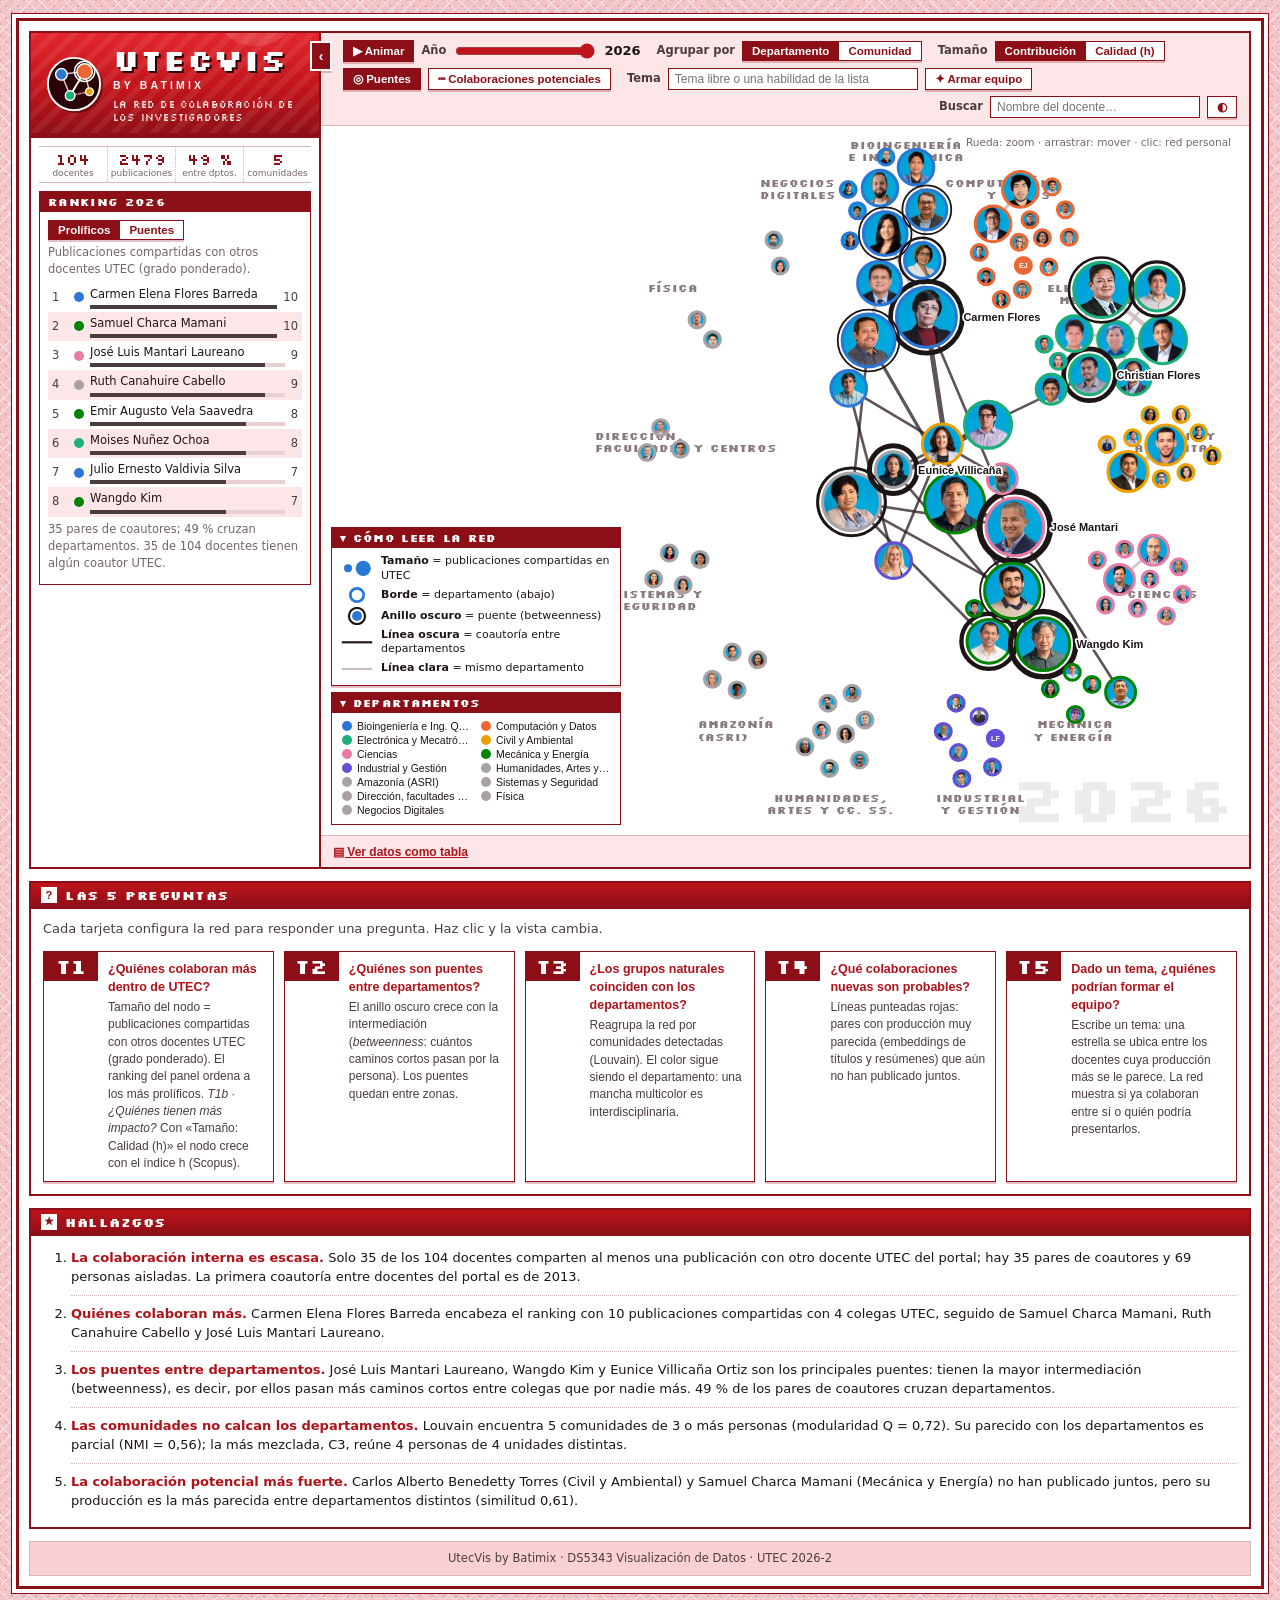
==== docs/index.html @ 4f8e44f2 "Tamaño del nodo: contribución o calidad (índice h), subtarea T1b" ====
<!doctype html>
<html lang="es">
<head>
<meta charset="utf-8">
<meta name="viewport" content="width=device-width, initial-scale=1">
<title>UtecVis by Batimix</title>
<meta name="description" content="Quién colabora con quién en la investigación de UTEC: red de coautoría de 104 docentes e investigadores.">
<link rel="preload" href="static/fonts/silkscreen-400.woff2" as="font" type="font/woff2" crossorigin>
<link rel="stylesheet" href="static/css/style.css?v=1793108988">
<script>
  // Tema guardado (si lo hay) antes de pintar, para evitar parpadeo
  try { const t = localStorage.getItem("utecvis-tema"); if (t) document.documentElement.dataset.theme = t; } catch (e) {}
</script>
</head>
<body>
<div class="frame">

  <!-- ============ APP: barra lateral (marca, cifras, detalle) + la red ============ -->
  <div class="app" id="app">
    <aside class="sidebar" id="sidebar" aria-label="Resumen y detalle">
      <header class="brand">
        <svg viewBox="0 0 120 120" class="brand-logo" aria-hidden="true">
        <circle cx="60" cy="60" r="54" class="ml-ring"/>
        <line x1="34" y1="40" x2="82" y2="34" class="ml-edge"/><line x1="34" y1="40" x2="52" y2="84" class="ml-edge"/>
        <line x1="82" y1="34" x2="52" y2="84" class="ml-edge ml-cross"/><line x1="82" y1="34" x2="92" y2="76" class="ml-edge"/>
        <line x1="52" y1="84" x2="92" y2="76" class="ml-pot"/>
        <circle cx="34" cy="40" r="12" class="ml-n1"/><circle cx="82" cy="34" r="16" class="ml-n2"/>
        <circle cx="82" cy="34" r="21" class="ml-bridge"/>
        <circle cx="52" cy="84" r="10" class="ml-n3"/><circle cx="92" cy="76" r="8" class="ml-n4"/>
      </svg>
        <div class="brand-txt">
          <h1 class="px">UtecVis</h1>
          <p class="brand-by">by Batimix</p>
          <p class="brand-tag px">La red de colaboración de los investigadores</p>
        </div>
      </header>
      <dl class="stats kpis" id="stats" aria-label="La red en cifras" aria-live="polite">
        <div><dt>docentes</dt><dd id="st-docentes">—</dd></div>
        <div><dt>publicaciones</dt><dd id="st-pubs">—</dd></div>
        <div title="Coautorías entre departamentos"><dt>entre dptos.</dt><dd id="st-cross">—</dd></div>
        <div><dt>comunidades</dt><dd id="st-comm">—</dd></div>
      </dl>
      <div class="side" id="side" aria-label="Panel de detalle"></div>
    </aside>
    <button class="side-toggle" id="sideToggle" type="button" aria-controls="sidebar" aria-expanded="true" title="Ocultar el panel">‹</button>

    <main class="stage" id="red" aria-labelledby="red-h">
      <h2 class="sr-only" id="red-h">La red de coautoría</h2>
    <div class="controls" role="toolbar" aria-label="Controles de la red">
      <div class="ctl">
        <button class="btn btn-dark" id="playBtn" type="button" aria-pressed="false">▶ Animar</button>
        <label for="yearRange" class="ctl-lbl">Año</label>
        <input type="range" id="yearRange" min="2012" max="2026" step="1" value="2026" aria-valuetext="2026">
        <output id="yearOut" for="yearRange" class="num">2026</output>
      </div>
      <div class="ctl" role="group" aria-label="Agrupar por">
        <span class="ctl-lbl">Agrupar por</span>
        <span class="seg">
          <button type="button" data-group="dept" aria-pressed="true">Departamento</button><button type="button" data-group="comm" aria-pressed="false">Comunidad</button>
        </span>
      </div>
      <div class="ctl" role="group" aria-label="Tamaño del nodo">
        <span class="ctl-lbl">Tamaño</span>
        <span class="seg">
          <button type="button" data-size="wdeg" aria-pressed="true">Contribución</button><button type="button" data-size="h" aria-pressed="false">Calidad (h)</button>
        </span>
      </div>
      <div class="ctl">
        <button class="btn toggle" id="ringBtn" type="button" aria-pressed="true">◎ Puentes</button>
        <button class="btn toggle" id="potBtn" type="button" aria-pressed="false">┅ Colaboraciones potenciales</button>
      </div>
      <div class="ctl" id="potCtl" hidden>
        <label for="thrRange" class="ctl-lbl">Umbral de similitud</label>
        <input type="range" id="thrRange" min="0.40" max="0.80" step="0.01" value="0.50">
        <output id="thrOut" for="thrRange" class="num">0.50</output>
        <label class="chk"><input type="checkbox" id="crossOnly" checked> Solo entre departamentos</label>
      </div>
      <form class="ctl ctl-tema" id="temaForm" role="search" onsubmit="return false">
        <label for="temaInput" class="ctl-lbl">Tema</label>
        <input type="search" id="temaInput" list="habilidades" placeholder="Tema libre o una habilidad de la lista" autocomplete="off" maxlength="300">
        <datalist id="habilidades"><option value="Visualización de datos"><option value="Machine learning"><option value="Deep learning"><option value="Grafos y redes"><option value="Procesamiento de lenguaje"><option value="Visión por computadora"><option value="Señales biomédicas"><option value="Estadística"><option value="Series de tiempo"><option value="Optimización"><option value="Elementos finitos"><option value="Mecánica de fluidos (CFD)"><option value="Ensayos de materiales"><option value="Robótica y control"><option value="Sistemas embebidos e IoT"><option value="Teledetección y SIG"><option value="Hidrología"><option value="Clima"><option value="Bioinformática"><option value="Química y procesos"><option value="Energía"><option value="Ingeniería estructural"><option value="Biomecánica"><option value="Investigación social"><option value="Economía"><option value="Educación en ingeniería"></datalist>
        <button class="btn" id="temaBtn" type="submit">✦ Armar equipo</button>
        <button class="btn" id="temaClear" type="button" hidden>✕ Limpiar</button>
      </form>
      <div class="ctl ctl-search">
        <label for="search" class="ctl-lbl">Buscar</label>
        <input type="search" id="search" list="names" placeholder="Nombre del docente…" autocomplete="off">
        <datalist id="names"></datalist>
        <button class="btn" id="themeBtn" type="button" aria-label="Cambiar entre tema claro y oscuro" title="Claro / oscuro">◐</button>
      </div>
    </div>

      <div class="chart" id="chart">
        <svg id="svg" role="img" aria-labelledby="svg-title svg-desc">
          <title id="svg-title">Red de coautoría de los docentes de UTEC</title>
          <desc id="svg-desc">Cada círculo es un docente; las líneas unen a quienes han publicado juntos. Usa el enlace «Ver datos como tabla» para una versión textual.</desc>
        </svg>
        <div class="yearmark num" id="yearMark" aria-hidden="true">2026</div>
        <div class="legend" id="legend" aria-label="Leyenda: cómo leer la red y departamentos"></div>
        <div class="zoomhint" aria-hidden="true">Rueda: zoom · arrastrar: mover · clic: red personal</div>
        <div class="tip" id="tip" role="tooltip"></div>
      </div>
      <p class="tablelink"><button class="linkbtn" id="tableBtn" type="button" aria-expanded="false" aria-controls="tablaWrap">▤ Ver datos como tabla</button></p>
      <div id="tablaWrap" class="tablawrap" hidden></div>
    </main>
  </div>

  <!-- ============ LAS 4 PREGUNTAS ============ -->
  <section class="box" id="preguntas" aria-labelledby="preg-h">
    <h2 class="boxhd" id="preg-h"><span class="ico" aria-hidden="true">?</span> Las 5 preguntas</h2>
    <p class="boxintro">Cada tarjeta configura la red para responder una pregunta. Haz clic y la vista cambia.</p>
    <div class="cards">
      <button class="card" type="button" data-task="t1">
        <span class="card-tag px">T1</span>
        <span class="card-body"><b>¿Quiénes colaboran más dentro de UTEC?</b>
          Tamaño del nodo = publicaciones compartidas con otros docentes UTEC (grado ponderado). El ranking del panel ordena a los más prolíficos.
          <i>T1b · ¿Quiénes tienen más impacto?</i> Con «Tamaño: Calidad (h)» el nodo crece con el índice h (Scopus).</span>
      </button>
      <button class="card" type="button" data-task="t2">
        <span class="card-tag px">T2</span>
        <span class="card-body"><b>¿Quiénes son puentes entre departamentos?</b>
          El anillo oscuro crece con la intermediación (<i>betweenness</i>: cuántos caminos cortos pasan por la persona). Los puentes quedan entre zonas.</span>
      </button>
      <button class="card" type="button" data-task="t3">
        <span class="card-tag px">T3</span>
        <span class="card-body"><b>¿Los grupos naturales coinciden con los departamentos?</b>
          Reagrupa la red por comunidades detectadas (Louvain). El color sigue siendo el departamento: una mancha multicolor es interdisciplinaria.</span>
      </button>
      <button class="card" type="button" data-task="t4">
        <span class="card-tag px">T4</span>
        <span class="card-body"><b>¿Qué colaboraciones nuevas son probables?</b>
          Líneas punteadas rojas: pares con producción muy parecida (embeddings de títulos y resúmenes) que aún no han publicado juntos.</span>
      </button>
      <button class="card" type="button" data-task="t5">
        <span class="card-tag px">T5</span>
        <span class="card-body"><b>Dado un tema, ¿quiénes podrían formar el equipo?</b>
          Escribe un tema: una estrella se ubica entre los docentes cuya producción más se le parece. La red muestra si ya colaboran entre sí o quién podría presentarlos.</span>
      </button>
    </div>
  </section>

  <!-- ============ HALLAZGOS ============ -->
  <section class="box" id="hallazgos" aria-labelledby="hall-h">
    <h2 class="boxhd" id="hall-h"><span class="ico" aria-hidden="true">★</span> Hallazgos</h2>
    <ol class="findings" id="findings"></ol>
  </section>

  <footer class="foot">UtecVis by Batimix · DS5343 Visualización de Datos · UTEC 2026-2</footer>
</div>

<script src="static/vendor/d3.v7.9.0.min.js?v=1793027754"></script>
<script>window.UV = { base: "static/", api: "https://jgurbillon-utecviz-t5.hf.space/api/tema" };</script>
<script src="static/js/network.js?v=1793109903"></script>
<script src="static/js/panel.js?v=1793109904"></script>
<script src="static/js/main.js?v=1793109903"></script>
</body>
</html>
---- docs/static/css/style.css ----
/* UtecVis by Batimix
   Estética inspirada en los portales de diseño web de principios de los 2000 (referencia_estetica/):
   fondo con trama, marco blanco, barras de título granate con tipografía pixelada y botones con borde.
   Las codificaciones de la red (paleta de departamentos, tintas, rojo de "potencial") mandan sobre lo decorativo. */

@font-face {
  font-family: "Silkscreen"; font-style: normal; font-weight: 400; font-display: swap;
  src: url("../fonts/silkscreen-400.woff2") format("woff2");
}
@font-face {
  font-family: "Silkscreen"; font-style: normal; font-weight: 700; font-display: swap;
  src: url("../fonts/silkscreen-700.woff2") format("woff2");
}

:root {
  /* página y marco */
  --page: #f2c4c8; --page-dot: #e7a3aa; --page-line: #f8dfe1;
  --frame: #ffffff; --frame-edge: #8c0f17;
  /* decorativos (solo cromo, nunca datos) */
  --maroon: #8c0f17; --red: #c0141b; --red-hi: #e3262d; --pink: #fde6e8; --pink-2: #f7a8ae; --pink-3: #fbd0d4;
  --on-maroon: #ffffff;
  /* tintas */
  --ink: #1d1416; --ink2: #4b3c3e; --muted: #75656a; --link: #b0121a;
  --line: #e9cfd2; --line-2: #d8b6ba;
  /* lienzo de la red */
  --canvas: #ffffff; --edge-in: #cbbfc1; --edge-cross: #2a1d20; --ring: #1d1416;
  --hull: #f6ecee; --hull-edge: #e6d3d6; --zone-label: #8a7b7f; --halo: #ffffff;
  --potential: #e34948; --tema: #1d1416;
  /* departamentos (paleta validada; el rojo se reserva para "potencial") */
  --c0: #a9a2a4;
  --c1: #2a78d6; --c2: #eb6834; --c3: #1baf7a; --c4: #eda100; --c5: #e87ba4; --c6: #008300; --c7: #6250d6;
  --shadow: 0 2px 0 rgba(140, 15, 23, .25);
  color-scheme: light;
}
@media (prefers-color-scheme: dark) {
  :root:not([data-theme="light"]) {
    --page: #1b0d10; --page-dot: #2c1418; --page-line: #22100f;
    --frame: #140a0c; --frame-edge: #7a1219;
    --maroon: #6e0c13; --red: #9e1118; --red-hi: #c41c24; --pink: #241417; --pink-2: #5b1c22; --pink-3: #33191d;
    --on-maroon: #fff4f4;
    --ink: #f4e9ea; --ink2: #d3c2c5; --muted: #ad979b; --link: #ff8a8f;
    --line: #3a2327; --line-2: #4d2f34;
    --canvas: #1e1416; --edge-in: #54403f; --edge-cross: #efe2e3; --ring: #f4e9ea;
    --hull: #2a1b1e; --hull-edge: #3e2a2e; --zone-label: #a8949a; --halo: #1e1416;
    --potential: #ff6b6b; --tema: #f4e9ea;
    --c0: #6d6467;
    --c1: #3987e5; --c2: #d95926; --c3: #199e70; --c4: #c98500; --c5: #d55181; --c6: #008300; --c7: #9085e9;
    --shadow: 0 2px 0 rgba(0, 0, 0, .5);
    color-scheme: dark;
  }
}
:root[data-theme="dark"] {
  --page: #1b0d10; --page-dot: #2c1418; --page-line: #22100f;
  --frame: #140a0c; --frame-edge: #7a1219;
  --maroon: #6e0c13; --red: #9e1118; --red-hi: #c41c24; --pink: #241417; --pink-2: #5b1c22; --pink-3: #33191d;
  --on-maroon: #fff4f4;
  --ink: #f4e9ea; --ink2: #d3c2c5; --muted: #ad979b; --link: #ff8a8f;
  --line: #3a2327; --line-2: #4d2f34;
  --canvas: #1e1416; --edge-in: #54403f; --edge-cross: #efe2e3; --ring: #f4e9ea;
  --hull: #2a1b1e; --hull-edge: #3e2a2e; --zone-label: #a8949a; --halo: #1e1416;
  --potential: #ff6b6b; --tema: #f4e9ea;
  --c0: #6d6467;
  --c1: #3987e5; --c2: #d95926; --c3: #199e70; --c4: #c98500; --c5: #d55181; --c6: #008300; --c7: #9085e9;
  --shadow: 0 2px 0 rgba(0, 0, 0, .5);
  color-scheme: dark;
}

* { box-sizing: border-box; }
[hidden] { display: none !important; }
html { scroll-behavior: smooth; }
body {
  margin: 0; color: var(--ink);
  font: 13px/1.5 Verdana, Tahoma, "DejaVu Sans", sans-serif;
  background-color: var(--page);
  /* trama de rombos */
  background-image:
    radial-gradient(var(--page-dot) 1.2px, transparent 1.6px),
    radial-gradient(var(--page-dot) 1.2px, transparent 1.6px),
    repeating-linear-gradient(45deg, var(--page-line) 0 1px, transparent 1px 9px),
    repeating-linear-gradient(-45deg, var(--page-line) 0 1px, transparent 1px 9px);
  background-size: 12px 12px, 12px 12px, auto, auto;
  background-position: 0 0, 6px 6px, 0 0, 0 0;
  padding: 18px 16px 28px;
}
a { color: var(--link); }
a:hover { color: var(--red-hi); }
.px { font-family: "Silkscreen", "Courier New", monospace; letter-spacing: .02em; }
.num { font-variant-numeric: tabular-nums; }
:focus-visible { outline: 2px dashed var(--red-hi); outline-offset: 2px; }

.frame {
  max-width: 1440px; margin: 0 auto; background: var(--frame);
  border: 3px solid var(--frame-edge); box-shadow: 0 0 0 4px var(--frame), 0 0 0 5px var(--frame-edge);
  padding: 10px;
}

/* ---------- app: barra lateral + escenario de la red ---------- */
.app {
  --side-w: 290px;
  position: relative; display: grid; grid-template-columns: var(--side-w) minmax(0, 1fr);
  height: calc(100vh - 62px); min-height: 640px; margin-bottom: 12px;
  border: 2px solid var(--maroon); background: var(--frame); transition: grid-template-columns .25s ease;
}
.app.colapsada { grid-template-columns: 0 minmax(0, 1fr); }
.sidebar {
  display: flex; flex-direction: column; min-width: 0; min-height: 0; overflow: auto;
  border-right: 2px solid var(--maroon); background: var(--frame);
}
.app.colapsada .sidebar { visibility: hidden; border-right: 0; }
.side-toggle {
  position: absolute; z-index: 6; top: 8px; left: var(--side-w); transform: translateX(-50%); transition: left .25s ease;
  width: 22px; height: 30px; padding: 0; font: 700 14px/1 Verdana, sans-serif; cursor: pointer;
  color: var(--on-maroon); background: var(--maroon); border: 2px solid var(--frame); box-shadow: var(--shadow);
}
.side-toggle:hover { background: var(--red-hi); }
.app.colapsada .side-toggle { left: 12px; }
.app.colapsada .controls { padding-left: 34px; }
.sr-only { position: absolute; width: 1px; height: 1px; overflow: hidden; clip: rect(0 0 0 0); white-space: nowrap; }

/* marca: la franja roja de la estética, ahora en la barra lateral */
.brand {
  position: relative; display: flex; align-items: center; gap: 10px; padding: 12px 14px 14px; color: var(--on-maroon);
  background:
    radial-gradient(circle at 12% 130%, rgba(255,255,255,.18) 0 30px, transparent 31px),
    radial-gradient(circle at 78% -30%, rgba(255,255,255,.12) 0 44px, transparent 45px),
    repeating-linear-gradient(135deg, rgba(255,255,255,.07) 0 6px, transparent 6px 14px),
    linear-gradient(180deg, var(--red-hi), var(--red) 55%, var(--maroon));
}
.brand::after { content: ""; position: absolute; left: 0; right: 0; bottom: 0; height: 5px; background: var(--maroon); }
.brand-logo { width: 58px; height: 58px; flex: none; display: block; filter: drop-shadow(2px 2px 0 rgba(0,0,0,.35)); }
.ml-ring { fill: #2a0306; stroke: #fff; stroke-width: 4; }
.ml-edge { stroke: #e9c5c8; stroke-width: 3; stroke-linecap: round; }
.ml-cross { stroke: #fff; stroke-width: 4; }
.ml-pot { stroke: #ff8a8f; stroke-width: 3; stroke-dasharray: 5 4; stroke-linecap: round; }
.ml-n1 { fill: #2a78d6; stroke: #fff; stroke-width: 3; } .ml-n2 { fill: #eb6834; stroke: #fff; stroke-width: 3; }
.ml-n3 { fill: #1baf7a; stroke: #fff; stroke-width: 3; } .ml-n4 { fill: #eda100; stroke: #fff; stroke-width: 3; }
.ml-bridge { fill: none; stroke: #fff; stroke-width: 3; }
.brand h1 { margin: 0; font-size: 30px; line-height: 1; font-weight: 700; text-shadow: 2px 2px 0 #2a0306; }
.brand-by { margin: 4px 0 0; font: 700 10.5px Verdana, sans-serif; letter-spacing: .3em; text-transform: uppercase; opacity: .95; }
.brand-tag { margin: 7px 0 0; font-size: 9.5px; line-height: 1.35; opacity: .9; }

/* cifras: una fila discreta bajo la frase, números en la letra pixelada de la marca (16 px: su tamaño nítido) */
.kpis { display: grid; grid-template-columns: repeat(4, 1fr); margin: 8px 8px; border-top: 1px solid var(--line-2); border-bottom: 1px solid var(--line-2); }
.stats div { display: flex; flex-direction: column-reverse; align-items: center; padding: 4px 2px 3px; text-align: center; }
.stats div + div { border-left: 1px dotted var(--line-2); }
.stats dt { font-size: 9px; line-height: 1.2; color: var(--muted); }
.stats dd { margin: 0; font: 400 16px/1.1 "Silkscreen", "Courier New", monospace; color: var(--maroon); }
:root[data-theme="dark"] .stats dd { color: var(--link); }
@media (prefers-color-scheme: dark) { :root:not([data-theme="light"]) .stats dd { color: var(--link); } }

/* escenario: controles arriba, la red ocupa el resto */
.stage { display: grid; grid-template-rows: auto minmax(0, 1fr) auto; min-width: 0; min-height: 0; }

/* ---------- cajas con barra de título ---------- */
.box { border: 2px solid var(--maroon); margin: 0 0 12px; background: var(--frame); }
.boxhd {
  margin: 0; padding: 4px 10px; font: 700 13px "Silkscreen", "Courier New", monospace; letter-spacing: .04em;
  text-transform: uppercase; color: var(--on-maroon);
  background: linear-gradient(180deg, var(--red), var(--maroon)); border-bottom: 2px solid var(--maroon);
  display: flex; align-items: center; gap: 8px;
}
.ico { display: inline-grid; place-items: center; width: 16px; height: 16px; background: var(--on-maroon); color: var(--maroon); font: 700 11px Verdana, sans-serif; }
.boxintro { margin: 10px 12px 0; color: var(--ink2); }

/* ---------- controles ---------- */
.controls {
  display: flex; flex-wrap: wrap; align-items: center; gap: 6px 16px; padding: 7px 12px 7px 22px;
  background: var(--pink); border-bottom: 1px solid var(--line-2);
}
.ctl { display: flex; align-items: center; gap: 7px; flex-wrap: wrap; }
.ctl-lbl { font-size: 11.5px; font-weight: 700; color: var(--ink2); }
.ctl-search { margin-left: auto; }
.ctl output { min-width: 34px; font-weight: 700; }
input[type="range"] { width: 140px; accent-color: var(--red); }
input[type="search"] {
  font: 12px Verdana, sans-serif; padding: 3px 6px; width: 210px; color: var(--ink);
  background: var(--frame); border: 1px solid var(--maroon);
}
.btn, .seg button, .linkbtn.btnlike {
  font: 700 11.5px Verdana, sans-serif; padding: 3px 9px; cursor: pointer; color: var(--maroon);
  background: var(--frame); border: 1px solid var(--maroon); box-shadow: var(--shadow);
}
:root[data-theme="dark"] .btn, :root[data-theme="dark"] .seg button { color: var(--ink); }
@media (prefers-color-scheme: dark) { :root:not([data-theme="light"]) .btn, :root:not([data-theme="light"]) .seg button { color: var(--ink); } }
.btn:hover, .seg button:hover { background: var(--pink-3); }
.btn[aria-pressed="true"], .seg button[aria-pressed="true"] { background: var(--maroon); color: var(--on-maroon); }
.btn-dark { background: var(--maroon); color: var(--on-maroon); }
.btn-dark:hover { background: var(--red-hi); }
.seg { display: inline-flex; }
.seg button + button { border-left: 0; }
.chk { display: inline-flex; align-items: center; gap: 4px; font-size: 12px; color: var(--ink2); }
.chk input { accent-color: var(--red); }

/* ---------- visualización ---------- */
.chart { position: relative; background: var(--canvas); min-height: 0; overflow: hidden; }
.chart svg { width: 100%; height: 100%; display: block; cursor: grab; touch-action: none; }
.chart svg:active { cursor: grabbing; }
.yearmark {
  position: absolute; right: 14px; bottom: 6px; font: 700 64px/1 "Silkscreen", monospace; color: var(--ink);
  opacity: .08; pointer-events: none;
}
.zoomhint {
  position: absolute; right: 12px; top: 8px; z-index: 3; padding: 1px 6px; font-size: 10.5px; color: var(--muted); pointer-events: none;
  background: color-mix(in srgb, var(--canvas) 85%, transparent);
}
.legend {
  position: absolute; left: 10px; bottom: 10px; z-index: 3; width: 290px; max-width: calc(100% - 20px); max-height: calc(100% - 20px);
  overflow: auto; display: flex; flex-direction: column; gap: 6px; font-size: 11px;
}
.legend .lg-box { background: color-mix(in srgb, var(--canvas) 92%, transparent); border: 1px solid var(--maroon); box-shadow: var(--shadow); }
.legend .lg-title {
  display: flex; align-items: center; gap: 6px; width: 100%; padding: 3px 8px; border: 0; cursor: pointer; text-align: left;
  font: 700 10.5px "Silkscreen", monospace; letter-spacing: .03em; text-transform: uppercase; color: var(--on-maroon); background: var(--maroon);
}
.legend .lg-body { padding: 6px 8px 7px; }
.legend .enc { grid-template-columns: 34px 1fr; gap: 3px 7px; font-size: 11px; color: var(--ink); }
.legend .enc span { line-height: 1.3; }
.legend .lg-deps { display: grid; grid-template-columns: 1fr 1fr; gap: 0 6px; }
.legend .lg-deps button {
  display: flex; align-items: center; gap: 5px; width: 100%; min-width: 0; padding: 1px 2px; border: 0; background: none;
  font: 10.5px Verdana, sans-serif; color: var(--ink); text-align: left; cursor: pointer;
}
.legend .lg-deps button span.nm { overflow: hidden; text-overflow: ellipsis; white-space: nowrap; }
.legend .lg-deps button[aria-pressed="false"] { opacity: .35; text-decoration: line-through; }
.legend .lg-deps button:hover { background: var(--pink); }
.legend:not(:has(.lg-title[aria-expanded="true"])) { width: auto; }
.dot { width: 10px; height: 10px; border-radius: 50%; flex: none; display: inline-block; }

.tip {
  position: absolute; z-index: 5; pointer-events: none; max-width: 270px; padding: 0; opacity: 0;
  background: var(--frame); border: 2px solid var(--maroon); box-shadow: 3px 3px 0 rgba(0,0,0,.18);
  font-size: 11.5px; transition: opacity .12s;
}
.tip .tip-hd { background: var(--maroon); color: var(--on-maroon); padding: 3px 7px; font-weight: 700; }
.tip .tip-bd { padding: 5px 7px; color: var(--ink); }
.tip .k { color: var(--muted); }
.tip .tag { display: inline-block; padding: 0 4px; margin-left: 4px; background: var(--ink); color: var(--canvas); font-size: 10px; font-weight: 700; }

/* SVG */
.node { cursor: pointer; }
.node .ini { font: 700 9px Verdana, sans-serif; fill: #fff; text-anchor: middle; dominant-baseline: central; pointer-events: none; }
.lbl { font: 700 11px Verdana, sans-serif; fill: var(--ink); paint-order: stroke; stroke: var(--halo); stroke-width: 3.5px; stroke-linejoin: round; pointer-events: none; }
.zonelbl { font: 700 10.5px "Silkscreen", "Courier New", monospace; fill: var(--zone-label); text-anchor: middle; pointer-events: none; paint-order: stroke; stroke: var(--canvas); stroke-width: 4px; }
.commlbl { font: 700 14px "Silkscreen", monospace; fill: var(--ink2); text-anchor: middle; pointer-events: none; paint-order: stroke; stroke: var(--canvas); stroke-width: 4px; }
.hull path { fill: var(--hull); stroke: var(--hull-edge); stroke-width: 2; stroke-linejoin: round; }

/* ---------- panel lateral ---------- */
.side { background: var(--frame); padding: 0 8px 8px; }
.pbox { border: 1px solid var(--maroon); margin-bottom: 10px; }
.pbox > h3 {
  margin: 0; padding: 3px 8px; font: 700 11px "Silkscreen", monospace; letter-spacing: .03em; text-transform: uppercase;
  color: var(--on-maroon); background: var(--maroon); display: flex; align-items: center; justify-content: space-between; gap: 6px;
}
.pbox > .pb { padding: 8px; }
.pbox .mini-btn { font: 700 10px Verdana, sans-serif; padding: 1px 6px; background: var(--on-maroon); color: var(--maroon); border: 1px solid var(--on-maroon); cursor: pointer; }
.pbox h4 { margin: 10px 0 4px; font: 700 11px Verdana, sans-serif; color: var(--maroon); text-transform: uppercase; letter-spacing: .03em; }
:root[data-theme="dark"] .pbox h4 { color: var(--link); }
@media (prefers-color-scheme: dark) { :root:not([data-theme="light"]) .pbox h4 { color: var(--link); } }
.hint { font-size: 11.5px; color: var(--muted); margin: 4px 0; }
.ficha-hd { display: flex; gap: 10px; align-items: center; }
.avatar { width: 56px; height: 56px; border-radius: 50%; flex: none; object-fit: cover; border: 3px solid var(--c0); display: grid; place-items: center; font-weight: 700; color: #fff; }
.ficha-hd b { font-size: 13.5px; }
.kv { display: grid; grid-template-columns: repeat(3, 1fr); gap: 4px; margin-top: 8px; }
.kv div { background: var(--pink); border: 1px solid var(--line); padding: 4px 5px; }
.kv b { display: block; font-size: 15px; font-variant-numeric: tabular-nums; }
.kv span { font-size: 10px; color: var(--muted); line-height: 1.2; display: block; }
.chips { display: flex; flex-wrap: wrap; gap: 3px; }
.chip { font-size: 10.5px; padding: 1px 6px; border: 1px solid var(--line-2); background: var(--frame); color: var(--ink2); }
.coauthors { list-style: none; margin: 0; padding: 0; }
.coauthors li { border-bottom: 1px dotted var(--line-2); padding: 3px 0; }
.coauthors details summary { cursor: pointer; display: flex; align-items: center; gap: 6px; list-style: none; }
.coauthors details summary::-webkit-details-marker { display: none; }
.coauthors details summary::before { content: "▸"; color: var(--muted); font-size: 10px; }
.coauthors details[open] summary::before { content: "▾"; }
.coauthors summary > span:nth-child(2), .coauthors button > span:nth-child(2) { flex: 1; min-width: 0; }
.coauthors .xd { font-weight: 700; }
.coauthors .xd::after { content: "↔"; margin-left: 4px; font: 700 10px Verdana, sans-serif; padding: 0 3px; background: var(--ink); color: var(--canvas); }
.coauthors .n { margin-left: auto; color: var(--ink2); font-variant-numeric: tabular-nums; white-space: nowrap; }
.coauthors ol { margin: 4px 0 2px 18px; padding: 0; font-size: 11px; }
.coauthors .porque { margin: 1px 0 2px 16px; }
.coauthors .porque summary { font-size: 11px; color: var(--muted); }
.pubpar { margin: 3px 0 2px; padding: 0 0 0 14px; font-size: 11px; line-height: 1.35; }
.pubpar li { margin: 0 0 3px; border: 0; padding: 0; }
.tip .pubpar { padding-left: 12px; font-size: 11px; }
.links { display: flex; flex-wrap: wrap; gap: 6px; margin-top: 8px; }
.links a { font-size: 11px; font-weight: 700; }

ol.rank { list-style: none; margin: 0; padding: 0; }
ol.rank li { display: grid; grid-template-columns: 16px 10px 1fr auto; gap: 6px; align-items: center; padding: 3px 4px; cursor: pointer; font-size: 11.5px; }
ol.rank li:nth-child(even) { background: var(--pink); }
ol.rank li:hover, ol.rank li.sel, ol.rank li:focus-visible { background: var(--pink-3); }
ol.rank .bar { height: 4px; background: var(--line); margin-top: 2px; }
ol.rank .bar > i { display: block; height: 100%; background: var(--ink2); }
ol.rank .n { color: var(--ink2); font-variant-numeric: tabular-nums; }
.pairs li { grid-template-columns: 16px 1fr auto !important; }
/* NMI / Q / ARI: mismo estilo que las cifras de la barra (letra pixelada a 16 px, etiqueta chica debajo) */
.scores { display: grid; grid-template-columns: repeat(3, 1fr); border-top: 1px solid var(--line-2); border-bottom: 1px solid var(--line-2); }
.scores > div { padding: 4px 3px 3px; text-align: center; }
.scores > div + div { border-left: 1px dotted var(--line-2); }
.scores .hint { margin: 2px 0 0; font-size: 9px; line-height: 1.25; }
.score { font: 400 16px/1.1 "Silkscreen", "Courier New", monospace; color: var(--maroon); }
:root[data-theme="dark"] .score { color: var(--link); }
@media (prefers-color-scheme: dark) { :root:not([data-theme="light"]) .score { color: var(--link); } }
table.mini { width: 100%; border-collapse: collapse; font-size: 11px; margin-top: 6px; }
table.mini th, table.mini td { text-align: left; padding: 3px; border-bottom: 1px solid var(--line); vertical-align: top; }
table.mini th { color: var(--muted); font-weight: 700; }
table.mini .num { text-align: right; white-space: nowrap; }
/* Comunidades: un departamento por línea (los nombres largos no empujan la columna de pureza) */
table.mini .dep { display: flex; gap: 5px; align-items: baseline; }
table.mini .dep + .dep { margin-top: 2px; }
.enc { display: grid; grid-template-columns: 38px 1fr; gap: 6px 8px; align-items: center; font-size: 11.5px; color: var(--ink2); }
.enc svg { display: block; }
.selrow { display: flex; gap: 6px; align-items: center; margin-bottom: 6px; font-size: 11px; color: var(--ink2); }
.selrow select { font: 11px Verdana, sans-serif; background: var(--frame); color: var(--ink); border: 1px solid var(--maroon); }

/* ---------- tabla ---------- */
.tablelink { margin: 0; padding: 6px 12px; background: var(--pink); border-top: 1px solid var(--line-2); }
.linkbtn { background: none; border: 0; padding: 0; font: 700 12px Verdana, sans-serif; color: var(--link); cursor: pointer; text-decoration: underline; }
.tablawrap { max-height: 420px; overflow: auto; padding: 0 12px 12px; }
table.datos { width: 100%; border-collapse: collapse; font-size: 11.5px; }
table.datos caption { text-align: left; padding: 8px 0; color: var(--ink2); }
table.datos th { position: sticky; top: 0; background: var(--maroon); color: var(--on-maroon); text-align: left; padding: 4px 6px; font-weight: 700; }
table.datos td { padding: 3px 6px; border-bottom: 1px solid var(--line); }
table.datos tr:nth-child(even) td { background: var(--pink); }
table.datos td.r, table.datos th.r { text-align: right; font-variant-numeric: tabular-nums; }

/* ---------- tarjetas ---------- */
.cards { display: grid; grid-template-columns: repeat(auto-fit, minmax(230px, 1fr)); gap: 10px; padding: 12px; }
.card {
  display: grid; grid-template-columns: 54px 1fr; text-align: left; padding: 0; cursor: pointer;
  background: var(--frame); border: 1px solid var(--maroon); color: var(--ink); font: 12px/1.45 Verdana, sans-serif;
  box-shadow: var(--shadow);
}
.card:hover { background: var(--pink); }
.card:hover .card-tag { background: var(--red-hi); }
.card-tag { display: grid; place-items: center; background: var(--maroon); color: var(--on-maroon); font-size: 20px; font-weight: 700; }
.card-body { padding: 8px 10px; color: var(--ink2); }
.card-body b { display: block; color: var(--link); margin-bottom: 3px; font-size: 12.5px; }

/* ---------- hallazgos ---------- */
.findings { margin: 0; padding: 4px 12px 8px 40px; }
.findings li { padding: 8px 0; border-bottom: 1px dotted var(--line-2); }
.findings li:last-child { border-bottom: 0; }
.findings b { color: var(--link); }
code { font-size: 11.5px; background: var(--pink); padding: 0 3px; }

.foot {
  margin-top: 4px; padding: 8px; text-align: center; font-size: 11.5px; color: var(--ink2);
  background: var(--pink-3); border: 1px solid var(--line-2);
}

/* ---------- responsive ---------- */
@media (max-width: 860px) {
  body { padding: 8px 6px 16px; }
  .frame { padding: 6px; }
  .app { display: flex; flex-direction: column; height: auto; min-height: 0; }
  .sidebar { display: contents; }
  .brand { order: 1; } .kpis { order: 3; }
  .stage { order: 5; display: block; } .side { order: 6; padding-top: 8px; }
  .side-toggle { display: none; }
  .chart { height: 72vh; min-height: 440px; }
  .controls { padding-left: 12px; }
  .ctl-search { margin-left: 0; }
  input[type="search"] { width: 100%; }
  .legend { width: auto; max-height: 45%; }
  .yearmark { font-size: 40px; }
}
@media (max-width: 520px) {
  .zoomhint { display: none; }
  .legend .lg-deps { grid-template-columns: 1fr; }
}
@media (prefers-reduced-motion: reduce) {
  html { scroll-behavior: auto; }
  * { transition: none !important; }
}

.coauthors button { text-align: left; }

/* ---------- T5: tema → equipo ---------- */
.ctl-tema input[type="search"] { width: 250px; }
.star { cursor: help; }
.star-lbl { font-size: 12px; stroke-width: 5px; }
.tema-cand .bar { margin-top: 2px; }
.tema-cand details { margin: 2px 0 0 16px; }
.tema-cand details summary { font-size: 11px; color: var(--muted); cursor: pointer; }
.tema-sum { margin: 0 0 6px; font-size: 12px; color: var(--ink2); }
.faceta-lbl { font-size: 11.5px; }
.cobertura { margin: 4px 0 6px; padding-left: 16px; font-size: 11.5px; color: var(--ink2); }
.cobertura li { margin-bottom: 2px; }
.tema-chips { margin: 2px 0 0 16px; }
.hint.aviso { padding: 4px 6px; border-left: 3px solid var(--maroon); background: var(--pink); color: var(--ink2); }
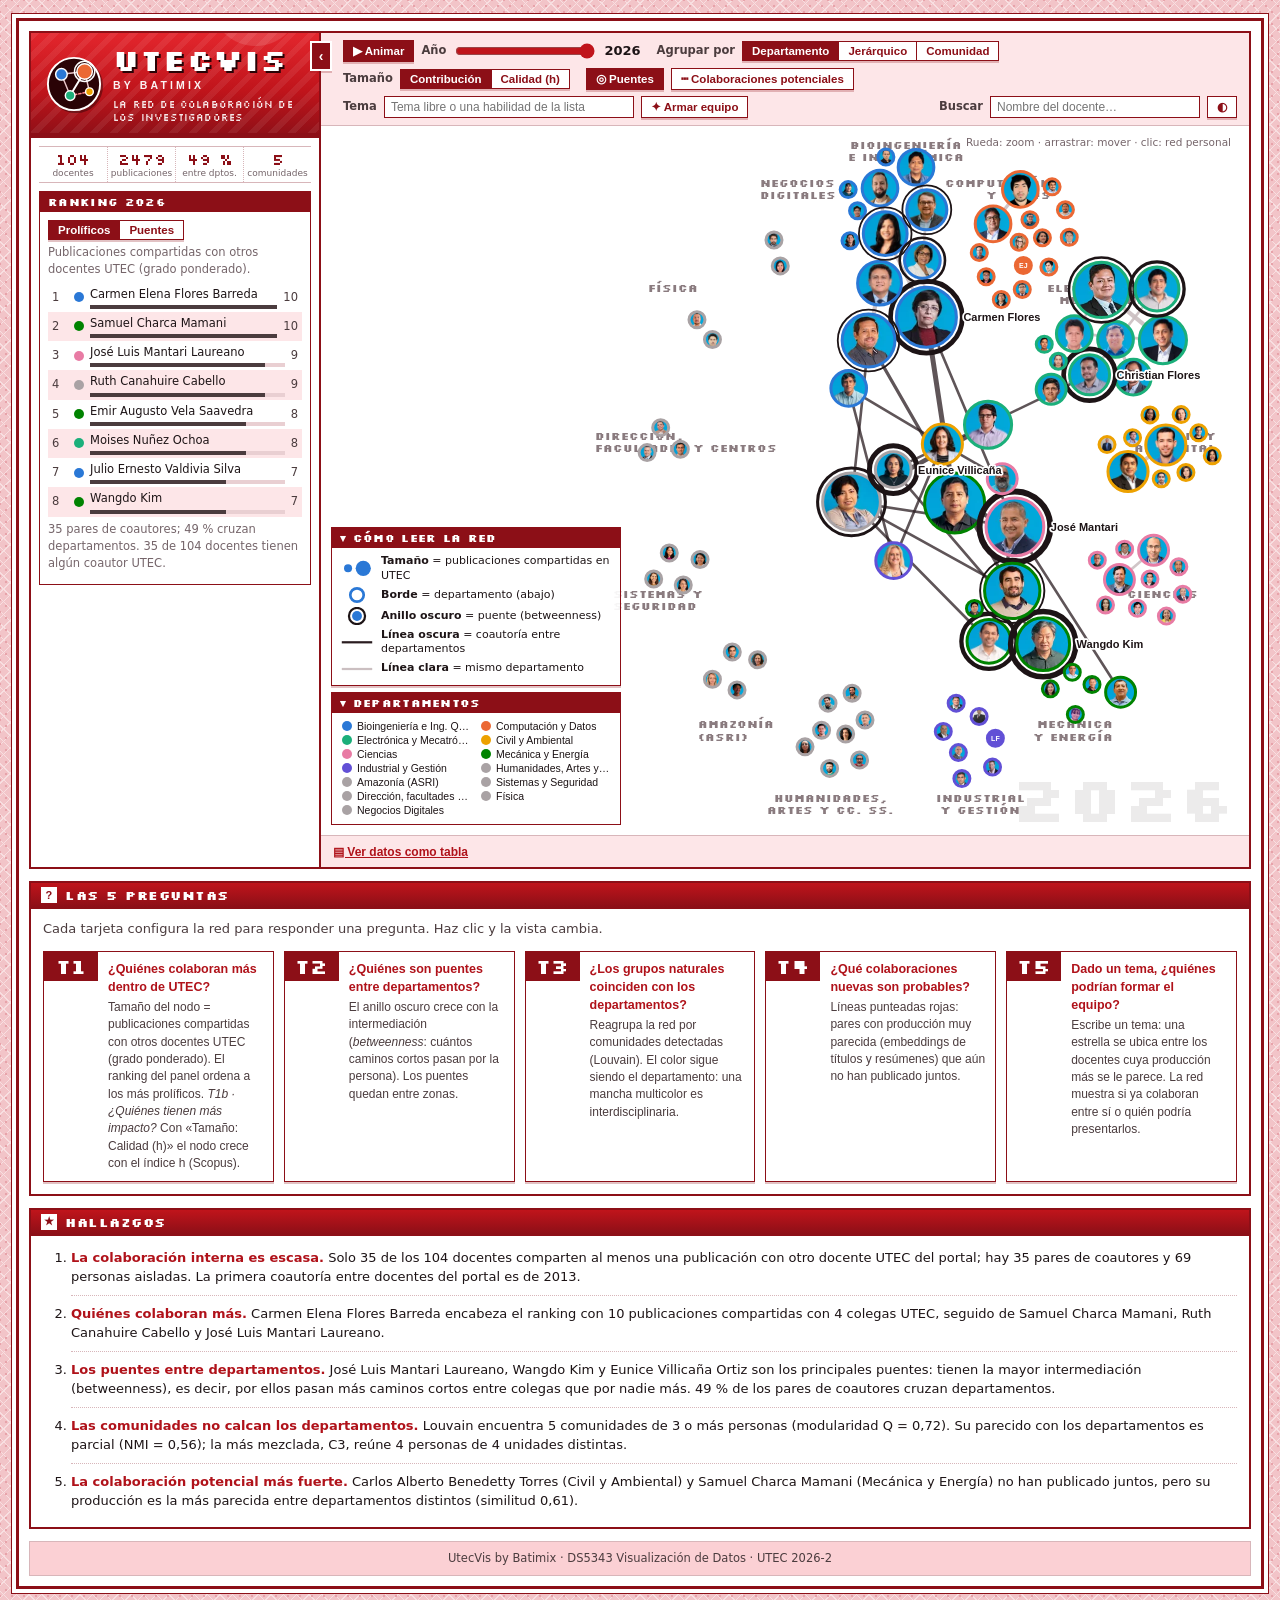
==== commit eb3160e2: "vista jerárquica" ====
--- a/docs/index.html
+++ b/docs/index.html
@@ -6,7 +6,7 @@
 <title>UtecVis by Batimix</title>
 <meta name="description" content="Quién colabora con quién en la investigación de UTEC: red de coautoría de 104 docentes e investigadores.">
 <link rel="preload" href="static/fonts/silkscreen-400.woff2" as="font" type="font/woff2" crossorigin>
-<link rel="stylesheet" href="static/css/style.css?v=1793108988">
+<link rel="stylesheet" href="static/css/style.css?v=1793113998">
 <script>
   // Tema guardado (si lo hay) antes de pintar, para evitar parpadeo
   try { const t = localStorage.getItem("utecvis-tema"); if (t) document.documentElement.dataset.theme = t; } catch (e) {}
@@ -56,7 +56,7 @@
       <div class="ctl" role="group" aria-label="Agrupar por">
         <span class="ctl-lbl">Agrupar por</span>
         <span class="seg">
-          <button type="button" data-group="dept" aria-pressed="true">Departamento</button><button type="button" data-group="comm" aria-pressed="false">Comunidad</button>
+          <button type="button" data-group="dept" aria-pressed="true">Departamento</button><button type="button" data-group="hier" aria-pressed="false" title="Departamentos en sectores de un círculo; las coautorías se agrupan por departamento">Jerárquico</button><button type="button" data-group="comm" aria-pressed="false">Comunidad</button>
         </span>
       </div>
       <div class="ctl" role="group" aria-label="Tamaño del nodo">
@@ -148,10 +148,10 @@
   <footer class="foot">UtecVis by Batimix · DS5343 Visualización de Datos · UTEC 2026-2</footer>
 </div>
 
-<script src="static/vendor/d3.v7.9.0.min.js?v=1793027754"></script>
+<script src="static/vendor/d3.v7.9.0.min.js?v=1792979098"></script>
 <script>window.UV = { base: "static/", api: "https://jgurbillon-utecviz-t5.hf.space/api/tema" };</script>
-<script src="static/js/network.js?v=1793109903"></script>
-<script src="static/js/panel.js?v=1793109904"></script>
-<script src="static/js/main.js?v=1793109903"></script>
+<script src="static/js/network.js?v=1793114075"></script>
+<script src="static/js/panel.js?v=1793113996"></script>
+<script src="static/js/main.js?v=1793112065"></script>
 </body>
 </html>
--- a/docs/static/css/style.css
+++ b/docs/static/css/style.css
@@ -389,3 +389,8 @@
 .cobertura li { margin-bottom: 2px; }
 .tema-chips { margin: 2px 0 0 16px; }
 .hint.aviso { padding: 4px 6px; border-left: 3px solid var(--maroon); background: var(--pink); color: var(--ink2); }
+.mas-pubs { margin: 0 0 4px; }
+.mas-pubs summary { font-size: 11px; color: var(--muted); cursor: pointer; margin-left: 14px; }
+.mas-pubs[open] summary { margin-bottom: 3px; }
+.guide-ring { fill: none; stroke: var(--line-2); stroke-width: 1; stroke-dasharray: 2 4; pointer-events: none; }
+.guide-arc { pointer-events: none; }
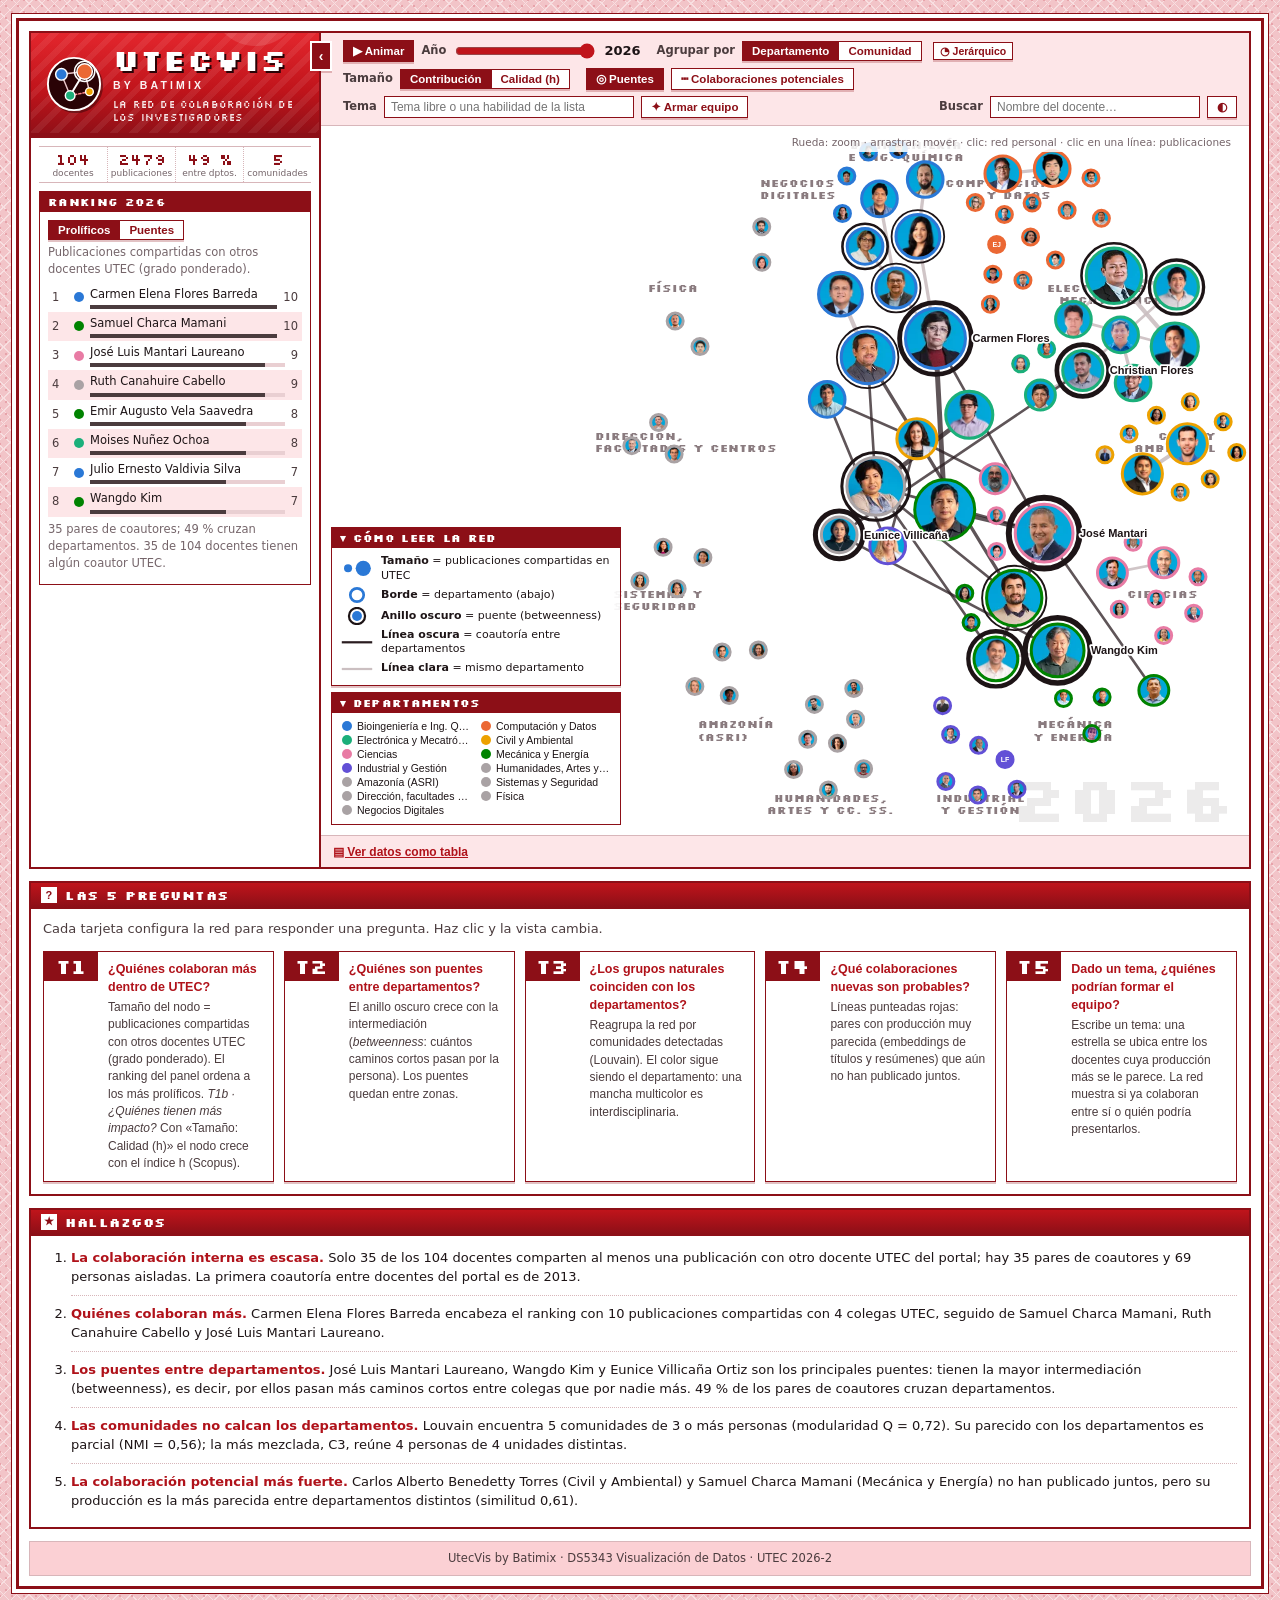
==== commit 1befeeb5: "Jerárquico como opción de Departamento, red más holgada y publicaciones en conjunto al tocar una lín" ====
--- a/docs/index.html
+++ b/docs/index.html
@@ -6,7 +6,7 @@
 <title>UtecVis by Batimix</title>
 <meta name="description" content="Quién colabora con quién en la investigación de UTEC: red de coautoría de 104 docentes e investigadores.">
 <link rel="preload" href="static/fonts/silkscreen-400.woff2" as="font" type="font/woff2" crossorigin>
-<link rel="stylesheet" href="static/css/style.css?v=1793113998">
+<link rel="stylesheet" href="static/css/style.css?v=1793118901">
 <script>
   // Tema guardado (si lo hay) antes de pintar, para evitar parpadeo
   try { const t = localStorage.getItem("utecvis-tema"); if (t) document.documentElement.dataset.theme = t; } catch (e) {}
@@ -56,8 +56,9 @@
       <div class="ctl" role="group" aria-label="Agrupar por">
         <span class="ctl-lbl">Agrupar por</span>
         <span class="seg">
-          <button type="button" data-group="dept" aria-pressed="true">Departamento</button><button type="button" data-group="hier" aria-pressed="false" title="Departamentos en sectores de un círculo; las coautorías se agrupan por departamento">Jerárquico</button><button type="button" data-group="comm" aria-pressed="false">Comunidad</button>
+          <button type="button" data-group="dept" aria-pressed="true">Departamento</button><button type="button" data-group="comm" aria-pressed="false">Comunidad</button>
         </span>
+        <button type="button" class="btn toggle btn-mini" id="hierBtn" aria-pressed="false" title="Vista jerárquica: departamentos en sectores de un círculo; las coautorías se agrupan por departamento">◔ Jerárquico</button>
       </div>
       <div class="ctl" role="group" aria-label="Tamaño del nodo">
         <span class="ctl-lbl">Tamaño</span>
@@ -97,7 +98,7 @@
         </svg>
         <div class="yearmark num" id="yearMark" aria-hidden="true">2026</div>
         <div class="legend" id="legend" aria-label="Leyenda: cómo leer la red y departamentos"></div>
-        <div class="zoomhint" aria-hidden="true">Rueda: zoom · arrastrar: mover · clic: red personal</div>
+        <div class="zoomhint" aria-hidden="true">Rueda: zoom · arrastrar: mover · clic: red personal · clic en una línea: publicaciones</div>
         <div class="tip" id="tip" role="tooltip"></div>
       </div>
       <p class="tablelink"><button class="linkbtn" id="tableBtn" type="button" aria-expanded="false" aria-controls="tablaWrap">▤ Ver datos como tabla</button></p>
@@ -148,10 +149,10 @@
   <footer class="foot">UtecVis by Batimix · DS5343 Visualización de Datos · UTEC 2026-2</footer>
 </div>
 
-<script src="static/vendor/d3.v7.9.0.min.js?v=1792979098"></script>
+<script src="static/vendor/d3.v7.9.0.min.js?v=1793027754"></script>
 <script>window.UV = { base: "static/", api: "https://jgurbillon-utecviz-t5.hf.space/api/tema" };</script>
-<script src="static/js/network.js?v=1793114075"></script>
-<script src="static/js/panel.js?v=1793113996"></script>
-<script src="static/js/main.js?v=1793112065"></script>
+<script src="static/js/network.js?v=1793118953"></script>
+<script src="static/js/panel.js?v=1793118953"></script>
+<script src="static/js/main.js?v=1793118953"></script>
 </body>
 </html>
--- a/docs/static/css/style.css
+++ b/docs/static/css/style.css
@@ -184,6 +184,8 @@
 @media (prefers-color-scheme: dark) { :root:not([data-theme="light"]) .btn, :root:not([data-theme="light"]) .seg button { color: var(--ink); } }
 .btn:hover, .seg button:hover { background: var(--pink-3); }
 .btn[aria-pressed="true"], .seg button[aria-pressed="true"] { background: var(--maroon); color: var(--on-maroon); }
+.btn-mini { font-size: 10.5px; padding: 2px 6px; margin-left: 4px; }
+.btn[hidden] { display: none; }
 .btn-dark { background: var(--maroon); color: var(--on-maroon); }
 .btn-dark:hover { background: var(--red-hi); }
 .seg { display: inline-flex; }
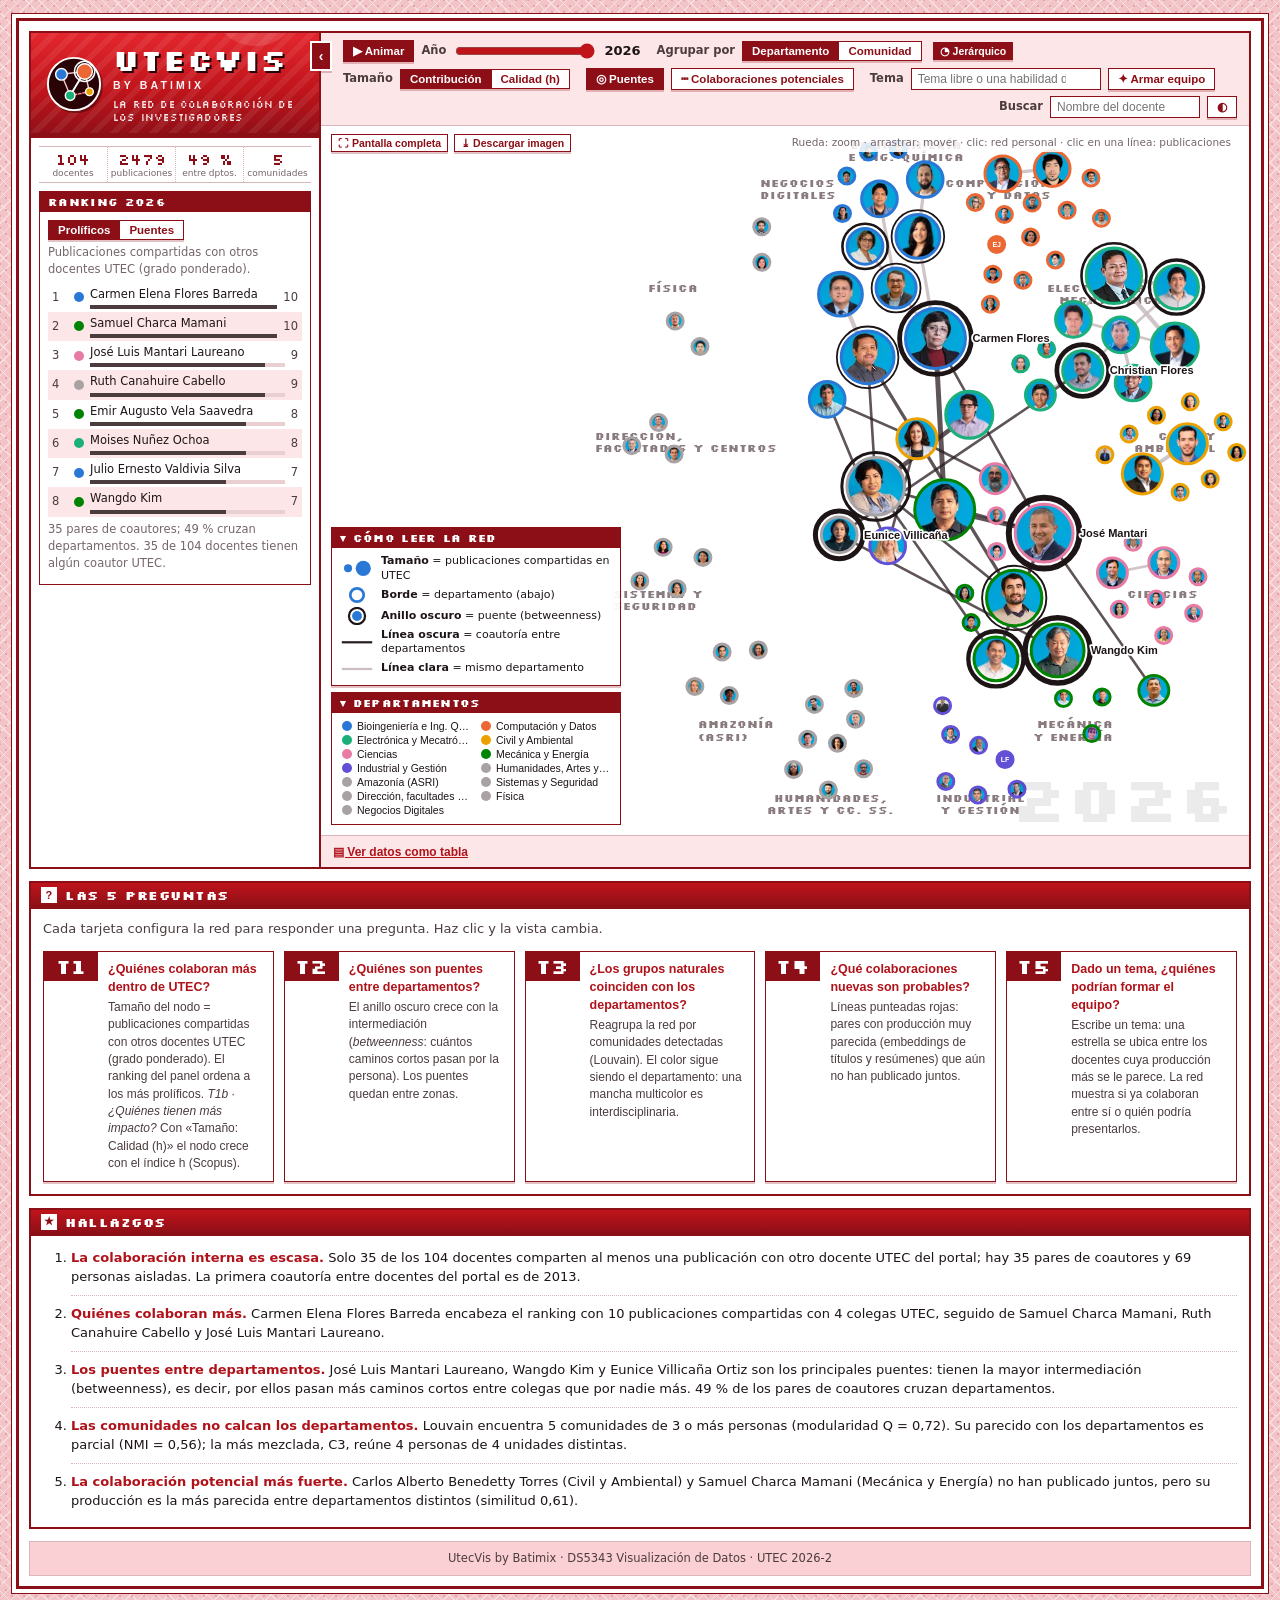
==== commit 0406733d: "Jerárquico en rojo, controles en 2 filas, pantalla completa y descarga PNG" ====
--- a/docs/index.html
+++ b/docs/index.html
@@ -6,7 +6,7 @@
 <title>UtecVis by Batimix</title>
 <meta name="description" content="Quién colabora con quién en la investigación de UTEC: red de coautoría de 104 docentes e investigadores.">
 <link rel="preload" href="static/fonts/silkscreen-400.woff2" as="font" type="font/woff2" crossorigin>
-<link rel="stylesheet" href="static/css/style.css?v=1793118901">
+<link rel="stylesheet" href="static/css/style.css?v=1793119818">
 <script>
   // Tema guardado (si lo hay) antes de pintar, para evitar parpadeo
   try { const t = localStorage.getItem("utecvis-tema"); if (t) document.documentElement.dataset.theme = t; } catch (e) {}
@@ -58,7 +58,7 @@
         <span class="seg">
           <button type="button" data-group="dept" aria-pressed="true">Departamento</button><button type="button" data-group="comm" aria-pressed="false">Comunidad</button>
         </span>
-        <button type="button" class="btn toggle btn-mini" id="hierBtn" aria-pressed="false" title="Vista jerárquica: departamentos en sectores de un círculo; las coautorías se agrupan por departamento">◔ Jerárquico</button>
+        <button type="button" class="btn btn-hier btn-mini" id="hierBtn" aria-pressed="false" title="Vista jerárquica: departamentos en sectores de un círculo; las coautorías se agrupan por departamento">◔ Jerárquico</button>
       </div>
       <div class="ctl" role="group" aria-label="Tamaño del nodo">
         <span class="ctl-lbl">Tamaño</span>
@@ -96,6 +96,10 @@
           <title id="svg-title">Red de coautoría de los docentes de UTEC</title>
           <desc id="svg-desc">Cada círculo es un docente; las líneas unen a quienes han publicado juntos. Usa el enlace «Ver datos como tabla» para una versión textual.</desc>
         </svg>
+        <div class="chart-tools">
+          <button class="btn btn-mini" id="fullBtn" type="button" title="Ver la red en pantalla completa, con los filtros aplicados">⛶ Pantalla completa</button>
+          <button class="btn btn-mini" id="pngBtn" type="button" title="Descargar la vista actual de la red como imagen PNG">⤓ Descargar imagen</button>
+        </div>
         <div class="yearmark num" id="yearMark" aria-hidden="true">2026</div>
         <div class="legend" id="legend" aria-label="Leyenda: cómo leer la red y departamentos"></div>
         <div class="zoomhint" aria-hidden="true">Rueda: zoom · arrastrar: mover · clic: red personal · clic en una línea: publicaciones</div>
@@ -151,8 +155,8 @@
 
 <script src="static/vendor/d3.v7.9.0.min.js?v=1793027754"></script>
 <script>window.UV = { base: "static/", api: "https://jgurbillon-utecviz-t5.hf.space/api/tema" };</script>
-<script src="static/js/network.js?v=1793118953"></script>
+<script src="static/js/network.js?v=1793119835"></script>
 <script src="static/js/panel.js?v=1793118953"></script>
-<script src="static/js/main.js?v=1793118953"></script>
+<script src="static/js/main.js?v=1793119835"></script>
 </body>
 </html>
--- a/docs/static/css/style.css
+++ b/docs/static/css/style.css
@@ -185,6 +185,15 @@
 .btn:hover, .seg button:hover { background: var(--pink-3); }
 .btn[aria-pressed="true"], .seg button[aria-pressed="true"] { background: var(--maroon); color: var(--on-maroon); }
 .btn-mini { font-size: 10.5px; padding: 2px 6px; margin-left: 4px; }
+/* «Jerárquico»: variante de Departamento, en rojo; encendido = borde interior claro */
+.btn-hier { background: var(--maroon); color: var(--on-maroon); }
+.btn-hier:hover { background: var(--red-hi); }
+.btn-hier[aria-pressed="true"] { background: var(--red-hi); box-shadow: inset 0 0 0 2px var(--on-maroon); }
+/* pantalla completa y descarga: arriba a la izquierda de la red */
+.chart-tools { position: absolute; left: 10px; top: 8px; z-index: 3; display: flex; gap: 6px; }
+.chart-tools .btn-mini { margin-left: 0; }
+.chart:fullscreen { width: 100vw; height: 100vh; }
+.chart:-webkit-full-screen { width: 100vw; height: 100vh; }
 .btn[hidden] { display: none; }
 .btn-dark { background: var(--maroon); color: var(--on-maroon); }
 .btn-dark:hover { background: var(--red-hi); }
@@ -379,7 +388,8 @@
 .coauthors button { text-align: left; }
 
 /* ---------- T5: tema → equipo ---------- */
-.ctl-tema input[type="search"] { width: 250px; }
+.ctl-tema input[type="search"] { width: 190px; }
+.ctl-search input[type="search"] { width: 150px; }
 .star { cursor: help; }
 .star-lbl { font-size: 12px; stroke-width: 5px; }
 .tema-cand .bar { margin-top: 2px; }
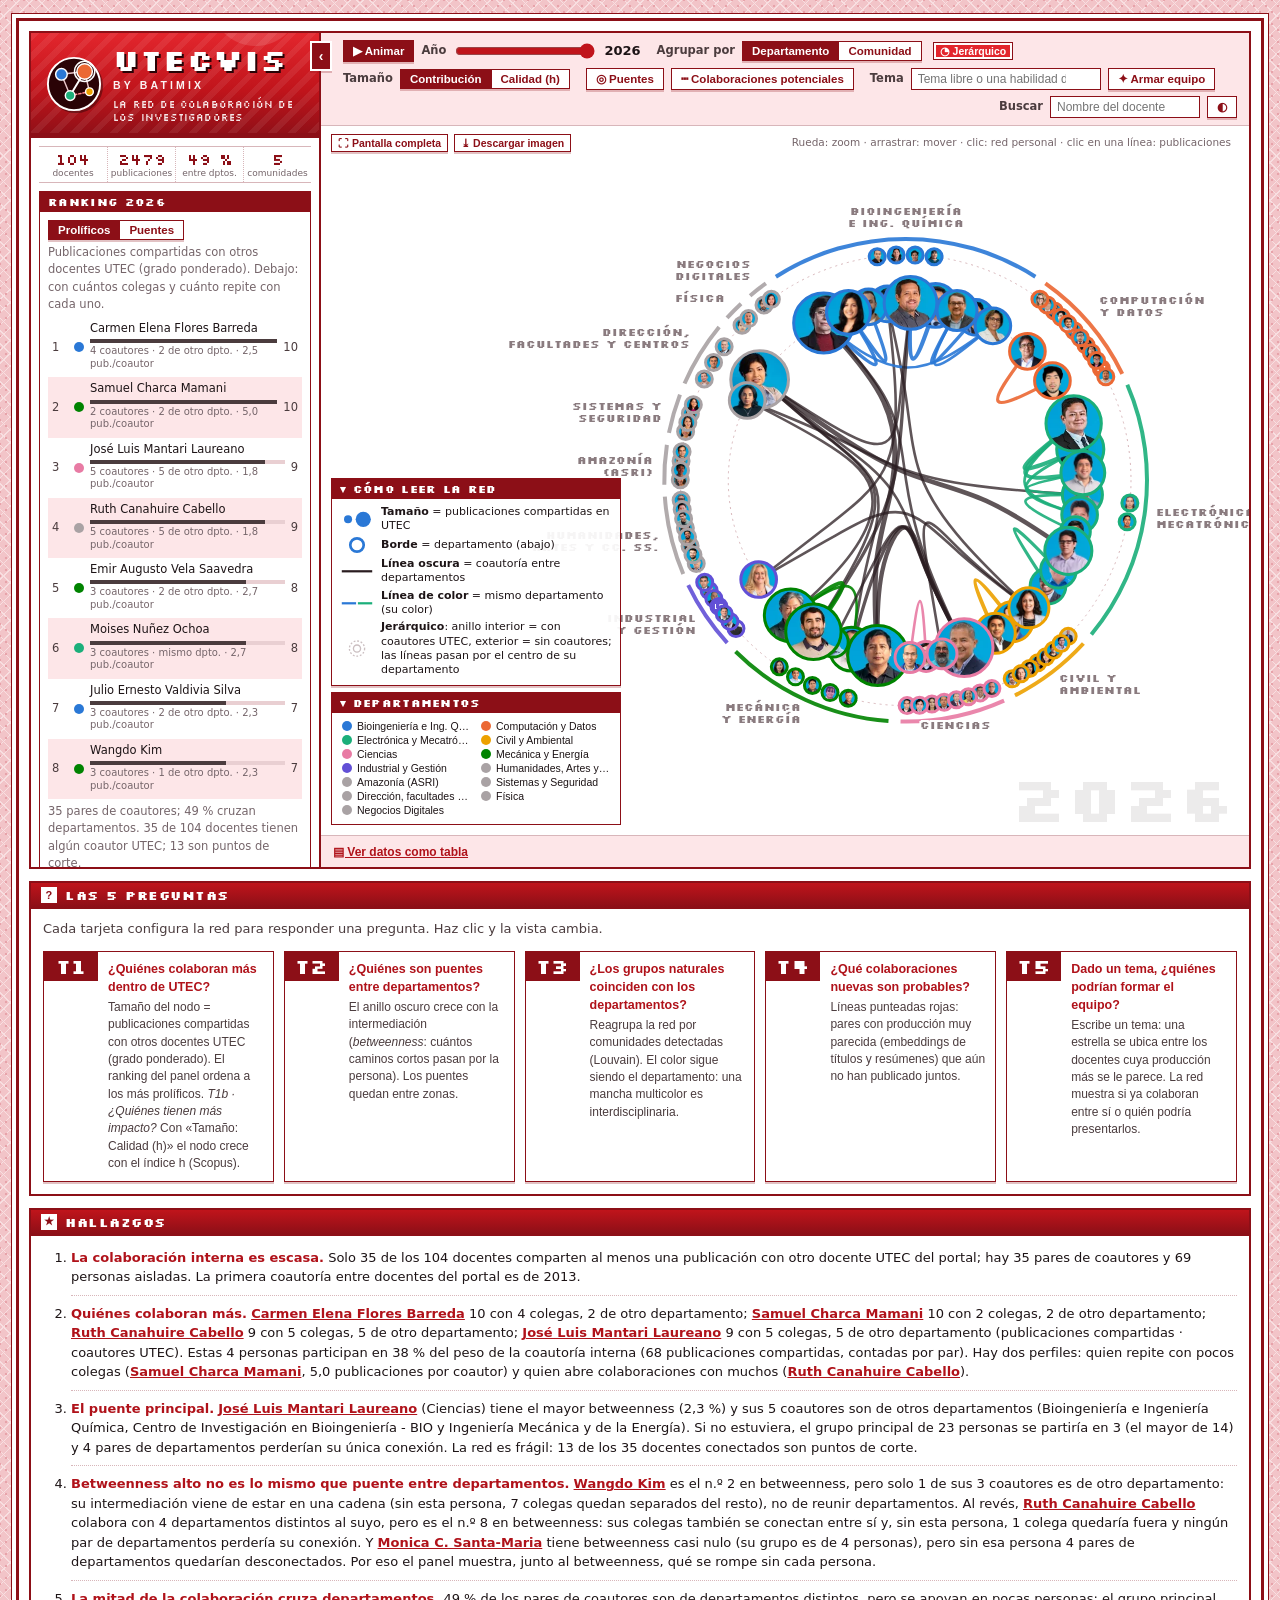
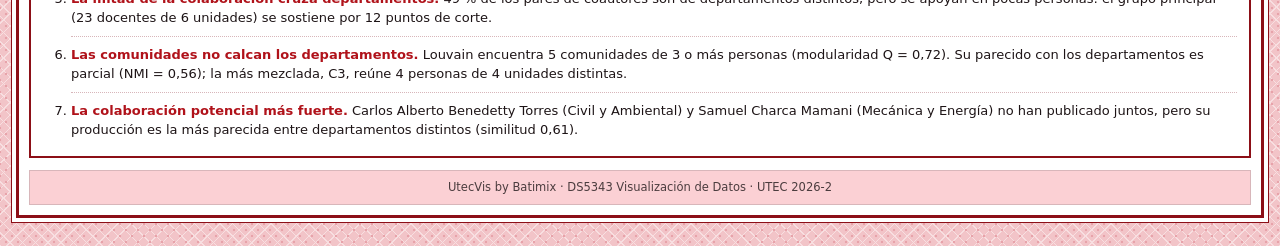
==== commit 0b946720: "Análisis de corte, Flask con validación y API, T5 más precisa, vista jerárquica por defecto y etique" ====
--- a/docs/index.html
+++ b/docs/index.html
@@ -6,7 +6,7 @@
 <title>UtecVis by Batimix</title>
 <meta name="description" content="Quién colabora con quién en la investigación de UTEC: red de coautoría de 104 docentes e investigadores.">
 <link rel="preload" href="static/fonts/silkscreen-400.woff2" as="font" type="font/woff2" crossorigin>
-<link rel="stylesheet" href="static/css/style.css?v=1793119818">
+<link rel="stylesheet" href="static/css/style.css?v=1793430317">
 <script>
   // Tema guardado (si lo hay) antes de pintar, para evitar parpadeo
   try { const t = localStorage.getItem("utecvis-tema"); if (t) document.documentElement.dataset.theme = t; } catch (e) {}
@@ -58,7 +58,7 @@
         <span class="seg">
           <button type="button" data-group="dept" aria-pressed="true">Departamento</button><button type="button" data-group="comm" aria-pressed="false">Comunidad</button>
         </span>
-        <button type="button" class="btn btn-hier btn-mini" id="hierBtn" aria-pressed="false" title="Vista jerárquica: departamentos en sectores de un círculo; las coautorías se agrupan por departamento">◔ Jerárquico</button>
+        <button type="button" class="btn btn-hier btn-mini" id="hierBtn" aria-pressed="true" title="Vista jerárquica: departamentos en sectores de un círculo; las coautorías se agrupan por departamento">◔ Jerárquico</button>
       </div>
       <div class="ctl" role="group" aria-label="Tamaño del nodo">
         <span class="ctl-lbl">Tamaño</span>
@@ -67,7 +67,7 @@
         </span>
       </div>
       <div class="ctl">
-        <button class="btn toggle" id="ringBtn" type="button" aria-pressed="true">◎ Puentes</button>
+        <button class="btn toggle" id="ringBtn" type="button" aria-pressed="false">◎ Puentes</button>
         <button class="btn toggle" id="potBtn" type="button" aria-pressed="false">┅ Colaboraciones potenciales</button>
       </div>
       <div class="ctl" id="potCtl" hidden>
@@ -79,7 +79,7 @@
       <form class="ctl ctl-tema" id="temaForm" role="search" onsubmit="return false">
         <label for="temaInput" class="ctl-lbl">Tema</label>
         <input type="search" id="temaInput" list="habilidades" placeholder="Tema libre o una habilidad de la lista" autocomplete="off" maxlength="300">
-        <datalist id="habilidades"><option value="Visualización de datos"><option value="Machine learning"><option value="Deep learning"><option value="Grafos y redes"><option value="Procesamiento de lenguaje"><option value="Visión por computadora"><option value="Señales biomédicas"><option value="Estadística"><option value="Series de tiempo"><option value="Optimización"><option value="Elementos finitos"><option value="Mecánica de fluidos (CFD)"><option value="Ensayos de materiales"><option value="Robótica y control"><option value="Sistemas embebidos e IoT"><option value="Teledetección y SIG"><option value="Hidrología"><option value="Clima"><option value="Bioinformática"><option value="Química y procesos"><option value="Energía"><option value="Ingeniería estructural"><option value="Biomecánica"><option value="Investigación social"><option value="Economía"><option value="Educación en ingeniería"></datalist>
+        <datalist id="habilidades"><option value="Visualización de datos"><option value="Machine learning"><option value="Deep learning"><option value="Grafos y redes"><option value="Procesamiento de lenguaje"><option value="Visión por computadora"><option value="Computación gráfica"><option value="Interacción humano-computadora"><option value="Señales biomédicas"><option value="Estadística"><option value="Series de tiempo"><option value="Optimización"><option value="Elementos finitos"><option value="Mecánica de fluidos (CFD)"><option value="Ensayos de materiales"><option value="Robótica y control"><option value="Sistemas embebidos e IoT"><option value="Teledetección y SIG"><option value="Hidrología"><option value="Clima"><option value="Bioinformática"><option value="Química y procesos"><option value="Energía"><option value="Ingeniería estructural"><option value="Biomecánica"><option value="Investigación social"><option value="Economía"><option value="Educación en ingeniería"></datalist>
         <button class="btn" id="temaBtn" type="submit">✦ Armar equipo</button>
         <button class="btn" id="temaClear" type="button" hidden>✕ Limpiar</button>
       </form>
@@ -100,6 +100,7 @@
           <button class="btn btn-mini" id="fullBtn" type="button" title="Ver la red en pantalla completa, con los filtros aplicados">⛶ Pantalla completa</button>
           <button class="btn btn-mini" id="pngBtn" type="button" title="Descargar la vista actual de la red como imagen PNG">⤓ Descargar imagen</button>
         </div>
+        <div class="cargando" id="cargando" role="status">Cargando la red…</div>
         <div class="yearmark num" id="yearMark" aria-hidden="true">2026</div>
         <div class="legend" id="legend" aria-label="Leyenda: cómo leer la red y departamentos"></div>
         <div class="zoomhint" aria-hidden="true">Rueda: zoom · arrastrar: mover · clic: red personal · clic en una línea: publicaciones</div>
@@ -154,9 +155,9 @@
 </div>
 
 <script src="static/vendor/d3.v7.9.0.min.js?v=1793027754"></script>
-<script>window.UV = { base: "static/", api: "https://jgurbillon-utecviz-t5.hf.space/api/tema" };</script>
-<script src="static/js/network.js?v=1793119835"></script>
-<script src="static/js/panel.js?v=1793118953"></script>
-<script src="static/js/main.js?v=1793119835"></script>
+<script>window.UV = { base: "static/", api: "https://jgurbillon-utecviz-t5.hf.space/api/tema", datos: "" };</script>
+<script src="static/js/network.js?v=1793600956"></script>
+<script src="static/js/panel.js?v=1793433359"></script>
+<script src="static/js/main.js?v=1793596219"></script>
 </body>
 </html>
--- a/docs/static/css/style.css
+++ b/docs/static/css/style.css
@@ -406,3 +406,12 @@
 .mas-pubs[open] summary { margin-bottom: 3px; }
 .guide-ring { fill: none; stroke: var(--line-2); stroke-width: 1; stroke-dasharray: 2 4; pointer-events: none; }
 .guide-arc { pointer-events: none; }
+
+/* Ranking: justificación bajo cada nombre; ficha: qué se rompe sin la persona; aviso de carga */
+ol.rank .rank-why { display: block; font-size: 10px; line-height: 1.25; margin-top: 2px; }
+.corte { margin: 8px 0 0; padding: 6px 8px; font-size: 11.5px; line-height: 1.35; background: var(--pink); border: 1px solid var(--line); }
+.corte.es-corte { border-left: 4px solid var(--ring); }
+.findings .linkbtn { font: inherit; font-weight: 700; padding: 0; }
+.cargando { position: absolute; inset: 0; display: grid; place-items: center; padding: 16px; text-align: center;
+  font-size: 13px; color: var(--muted); background: var(--canvas); z-index: 5; }
+.cargando.error { color: var(--ink); }
